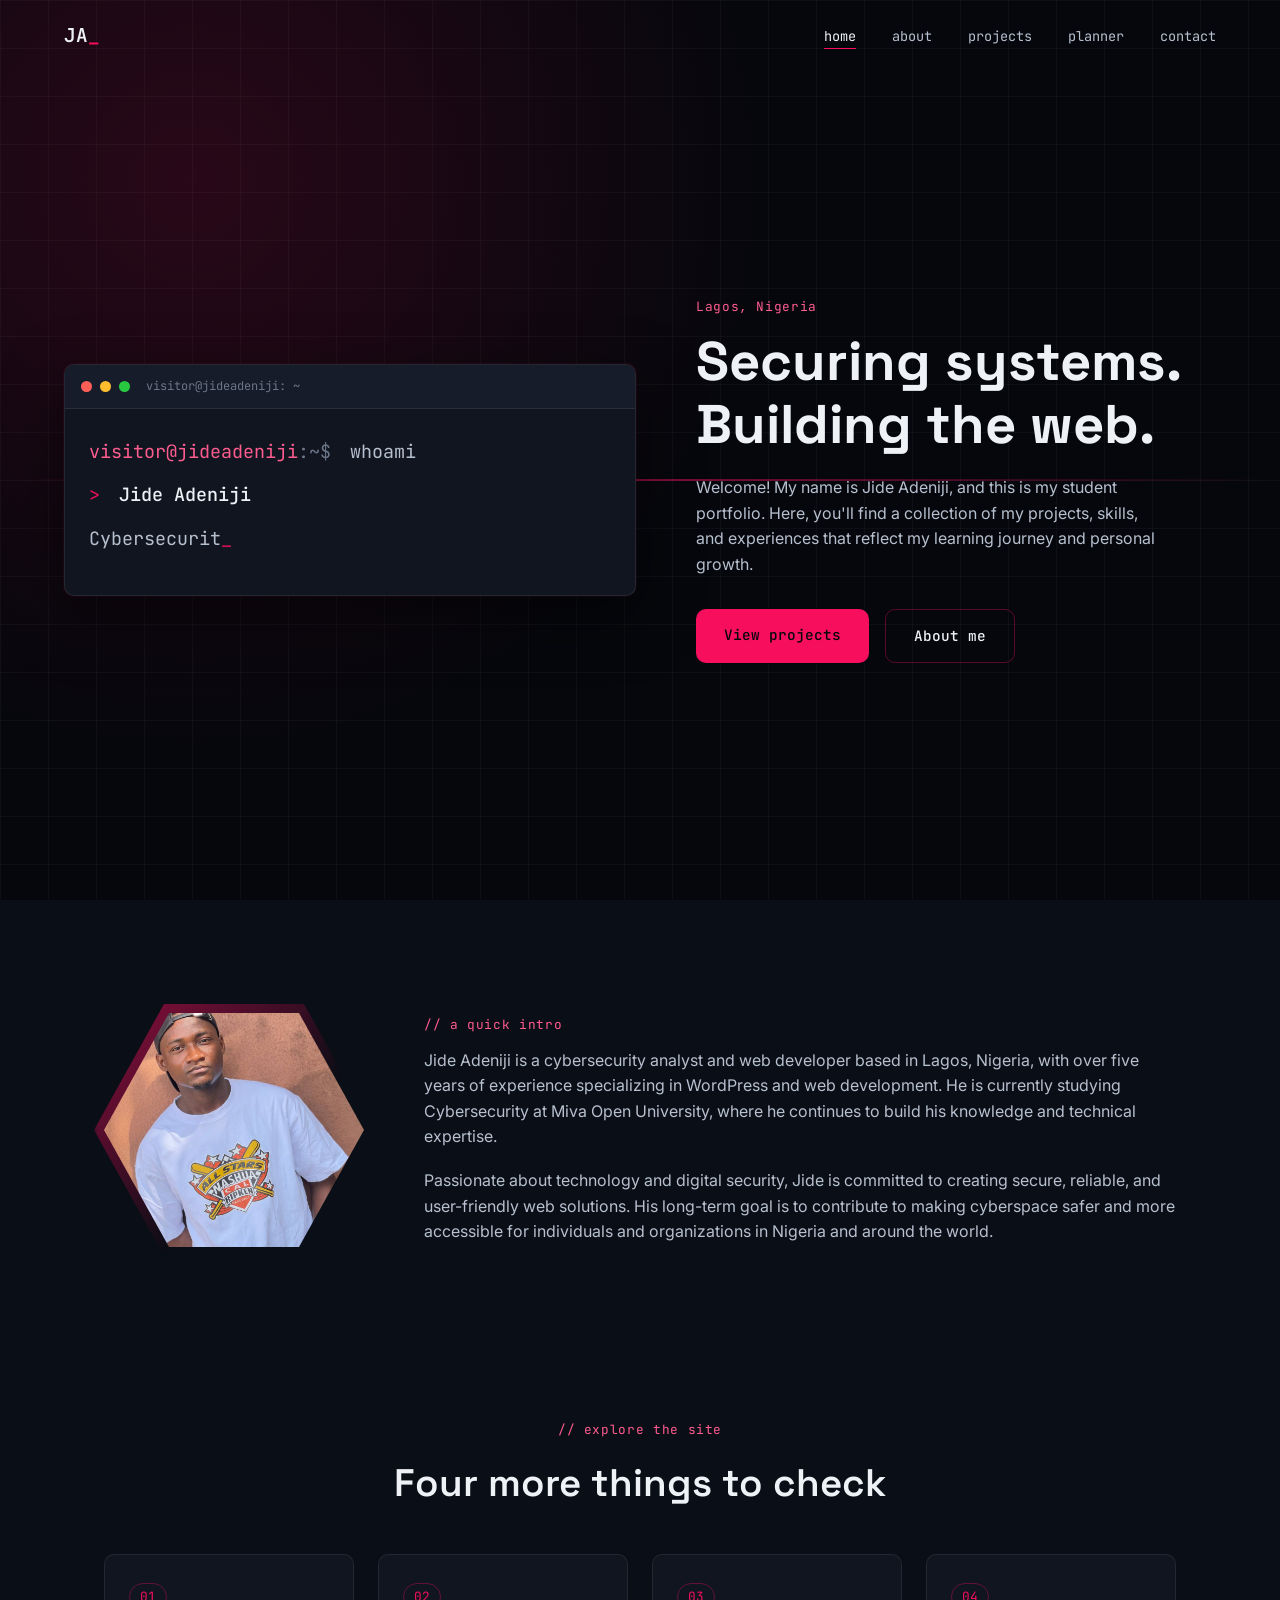
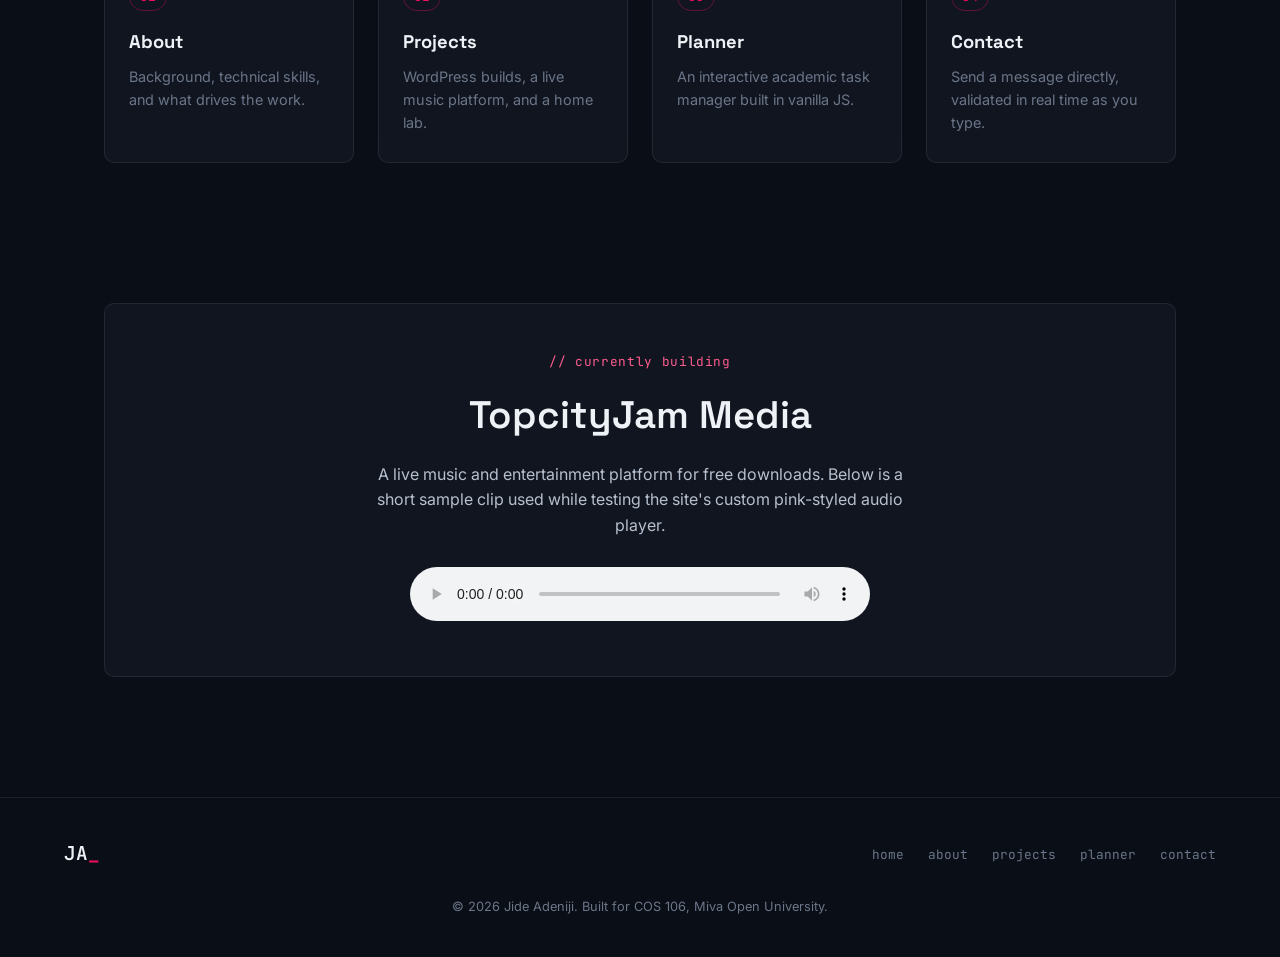
==== index.html @ 05e3b046 "Add about page" ====
<!DOCTYPE html>
<html lang="en">
<head>
  <meta charset="UTF-8">
  <meta name="viewport" content="width=device-width, initial-scale=1.0">
  <title>Jide Adeniji | Portfolio</title>
  <meta name="description" content="Student portfolio of Jide Adeniji, cybersecurity analyst and web developer based in Lagos, Nigeria.">

  <!--
    GOOGLE FONTS: Three typefaces, each with a job.
    Space Grotesk = headings (has a slightly technical, geometric feel that fits a cyber theme)
    JetBrains Mono = terminal text, labels, nav links (reinforces the "code" identity)
    Inter = body paragraphs (clean and easy to read in long form)
  -->
  <link rel="preconnect" href="https://fonts.googleapis.com">
  <link rel="preconnect" href="https://fonts.gstatic.com" crossorigin>
  <link href="https://fonts.googleapis.com/css2?family=Space+Grotesk:wght@500;600;700&family=JetBrains+Mono:wght@400;500;600&family=Inter:wght@400;500;600&display=swap" rel="stylesheet">

  <!-- All styling lives in one external file, per project rules -->
  <link rel="stylesheet" href="css/style.css">
</head>
<body>

  <!--
    SKIP LINK: Lets keyboard and screen reader users jump straight to the
    main content instead of tabbing through every nav link first. It is
    hidden until it receives keyboard focus.
  -->
  <a href="#main-content" class="skip-link">Skip to main content</a>

  <!--
    FIXED NAVIGATION: Sits on top of the page at all times (position: fixed
    in CSS). It starts transparent so the hero shows through it, then main.js
    adds a "scrolled" class once the user scrolls down, which gives it a
    solid dark background. This is the "transparent on load, solid on
    scroll" behaviour required by the design standards.
  -->
  <header>
    <nav class="navbar" id="navbar">
      <a href="index.html" class="nav-logo">JA<span class="cursor-blip">_</span></a>

      <!--
        HAMBURGER BUTTON: Only visible on mobile widths (see CSS media query).
        aria-expanded is toggled by main.js so screen readers know whether
        the menu is currently open.
      -->
      <button class="nav-toggle" id="navToggle" aria-label="Toggle navigation menu" aria-expanded="false">
        <span></span>
        <span></span>
        <span></span>
      </button>

      <ul class="nav-links" id="navLinks">
        <li><a href="index.html" class="active">home</a></li>
        <li><a href="about.html">about</a></li>
        <li><a href="projects.html">projects</a></li>
        <li><a href="planner.html">planner</a></li>
        <li><a href="contact.html">contact</a></li>
      </ul>
    </nav>
  </header>

  <main id="main-content">

    <!--
      HERO SECTION: The "thesis" of the page. Instead of a generic banner,
      this is styled as a terminal window running a "whoami" command.
      The actual name and title are typed out character by character by
      main.js (see the TYPING EFFECT section in that file), which is why
      the text lives in a data attribute rather than as plain text: JS reads
      it from there and builds the animation on load.
    -->
    <section class="hero" id="hero">
      <!--
        SCANLINE OVERLAY: A thin horizontal line that drifts down the hero
        forever via a CSS keyframe animation. Purely decorative, reinforces
        the terminal/monitor feel without needing any JS or image assets.
      -->
      <div class="scanline" aria-hidden="true"></div>

      <div class="hero-inner">

        <div class="terminal-window">
          <!-- Fake window chrome: three dots styled like a terminal titlebar -->
          <div class="terminal-titlebar">
            <span class="dot dot-red"></span>
            <span class="dot dot-yellow"></span>
            <span class="dot dot-green"></span>
            <span class="terminal-title">visitor@jideadeniji: ~</span>
          </div>

          <div class="terminal-body">
            <p class="terminal-line static-line">
              <span class="prompt">visitor@jideadeniji</span><span class="prompt-symbol">:~$</span> whoami
            </p>
            <!--
              TYPING TARGET: main.js finds this element by id and types the
              name into it letter by letter, then moves to the role line
              below. The blinking cursor span is repositioned by JS as it
              types, then left in place at the end.
            -->
            <p class="terminal-line">
              <span class="prompt-symbol output-arrow">&gt;</span>
              <span id="typedName" class="typed-text" data-full-text="Jide Adeniji"></span><span class="cursor-blip" id="cursorOne">_</span>
            </p>
            <p class="terminal-line">
              <span id="typedRole" class="typed-text typed-role" data-full-text="Cybersecurity Analyst // Web Developer"></span><span class="cursor-blip hidden" id="cursorTwo">_</span>
            </p>
          </div>
        </div>

        <div class="hero-copy">
          <p class="eyebrow">Lagos, Nigeria</p>
          <h1 class="hero-heading">Securing systems.<br>Building the web.</h1>
          <p class="hero-lede">
            Welcome! My name is Jide Adeniji, and this is my student portfolio.
            Here, you'll find a collection of my projects, skills, and
            experiences that reflect my learning journey and personal growth.
          </p>
          <div class="hero-actions">
            <a href="projects.html" class="btn btn-primary">View projects</a>
            <a href="about.html" class="btn btn-ghost">About me</a>
          </div>
        </div>

      </div>
    </section>

    <!--
      BIO SECTION: A short, glass-panel introduction with the profile photo.
      This section is deliberately brief, the full story lives on about.html;
      this is a preview so the homepage does not try to do that page's job.
    -->
    <section class="intro reveal-target" id="intro">
      <div class="intro-photo-frame">
        <!--
          HEX-CLIPPED PHOTO: clip-path in CSS cuts the image into a hexagon
          instead of the usual circle or square. It ties visually to the
          "network node" idea common in security/network diagrams.
        -->
        <img src="images/jide-profile.jpg" alt="Photo of Jide Adeniji" class="intro-photo">
        <div class="intro-photo-ring" aria-hidden="true"></div>
      </div>

      <div class="intro-text">
        <p class="eyebrow">// a quick intro</p>
        <p class="intro-paragraph">
          Jide Adeniji is a cybersecurity analyst and web developer based in
          Lagos, Nigeria, with over five years of experience specializing in
          WordPress and web development. He is currently studying
          Cybersecurity at Miva Open University, where he continues to build
          his knowledge and technical expertise.
        </p>
        <p class="intro-paragraph">
          Passionate about technology and digital security, Jide is
          committed to creating secure, reliable, and user-friendly web
          solutions. His long-term goal is to contribute to making
          cyberspace safer and more accessible for individuals and
          organizations in Nigeria and around the world.
        </p>
      </div>
    </section>

    <!--
      SITE MAP CARDS: A grid of glassmorphic cards, one per remaining page.
      Each is styled as a "module" you might see in a security dashboard,
      with a two-digit index and short description. This is the one place
      the design uses numbered markers, and it is justified here because
      the cards really do map one-to-one onto the site's fixed page order.
    -->
    <section class="modules reveal-target" id="modules">
      <p class="eyebrow center">// explore the site</p>
      <h2 class="section-heading center">Four more things to check</h2>

      <div class="module-grid">
        <a href="about.html" class="module-card">
          <span class="module-index">01</span>
          <h3>About</h3>
          <p>Background, technical skills, and what drives the work.</p>
        </a>

        <a href="projects.html" class="module-card">
          <span class="module-index">02</span>
          <h3>Projects</h3>
          <p>WordPress builds, a live music platform, and a home lab.</p>
        </a>

        <a href="planner.html" class="module-card">
          <span class="module-index">03</span>
          <h3>Planner</h3>
          <p>An interactive academic task manager built in vanilla JS.</p>
        </a>

        <a href="contact.html" class="module-card">
          <span class="module-index">04</span>
          <h3>Contact</h3>
          <p>Send a message directly, validated in real time as you type.</p>
        </a>
      </div>
    </section>

    <!--
      MULTIMEDIA SECTION: Satisfies the "multimedia (video or audio)"
      requirement from the brief. Ties naturally to Jide's real project,
      TopcityJam Media, so an audio player fits the content instead of
      feeling bolted on. controls gives the visitor play/pause/volume
      without any custom JS needed for basic playback.
    -->
    <section class="media reveal-target" id="media">
      <div class="media-card">
        <p class="eyebrow">// currently building</p>
        <h2 class="section-heading">TopcityJam Media</h2>
        <p class="media-copy">
          A live music and entertainment platform for free downloads.
          Below is a short sample clip used while testing the site's
          custom pink-styled audio player.
        </p>
        <!--
          NATIVE AUDIO ELEMENT: No file is bundled with this starter, so the
          src is left as a placeholder. Swap it for a real MP3 in /images
          or a new /audio folder once you have a clip to use.
        -->
        <audio controls class="audio-player">
          <source src="images/sample-clip.mp3" type="audio/mpeg">
          Your browser does not support the audio element.
        </audio>
      </div>
    </section>

  </main>

  <!--
    FOOTER: Simple sitemap repeat plus a copyright line. Kept quiet on
    purpose, the hero already made the page's one bold statement.
  -->
  <footer class="site-footer">
    <div class="footer-inner">
      <a href="index.html" class="nav-logo footer-logo">JA<span class="cursor-blip">_</span></a>
      <ul class="footer-links">
        <li><a href="index.html">home</a></li>
        <li><a href="about.html">about</a></li>
        <li><a href="projects.html">projects</a></li>
        <li><a href="planner.html">planner</a></li>
        <li><a href="contact.html">contact</a></li>
      </ul>
      <p class="footer-copy">&copy; 2026 Jide Adeniji. Built for COS 106, Miva Open University.</p>
    </div>
  </footer>

  <!-- JS loaded at the bottom of body so the DOM exists before scripts run -->
  <script src="js/main.js"></script>
</body>
</html>
---- css/style.css ----
/* ==========================================================================
   COS 106 PORTFOLIO STYLESHEET
   Theme: dark, cyber/terminal inspired, single accent colour (#f70f5d)
   This file is shared across every page (index, about, projects, planner,
   contact) so a change here updates the whole site at once.
   ========================================================================== */

/* --------------------------------------------------------------------------
   CSS CUSTOM PROPERTIES (VARIABLES)
   Defining colours and fonts once in :root means every other rule in this
   file references a name (like var(--accent)) instead of a raw hex code.
   If Jide ever wants to change the accent colour, he only edits it here
   and it updates on every page and every element automatically.
   -------------------------------------------------------------------------- */
:root {
  /* Backgrounds, from deepest to lightest, used to build depth without
     ever introducing a second hue. Everything here is a shade of near-black
     navy so the pink accent has no competition. */
  --bg-deep: #05070c;
  --bg-base: #0a0e16;
  --bg-panel: #10151f;
  --bg-panel-light: #161c29;

  /* The one accent colour in the whole design, plus a lighter tint used
     for glows and hover states. Restraint here is deliberate: one accent,
     used consistently, reads as more intentional than several. */
  --accent: #f70f5d;
  --accent-light: #ff5c8f;
  --accent-dim: rgba(247, 15, 93, 0.15);
  --accent-border: rgba(247, 15, 93, 0.35);

  /* Text colours: a bright near-white for headings, a softer grey for body
     copy so long paragraphs are easier on the eyes, and a dim grey for
     captions/labels. */
  --text-bright: #eef1f6;
  --text-body: #b7c0cf;
  --text-dim: #6b7688;

  /* Typography roles, matching the three Google Fonts loaded in the HTML
     head. Keeping the font-family declarations here means every element
     just says var(--font-display) instead of repeating the full stack. */
  --font-display: 'Space Grotesk', 'Segoe UI', sans-serif;
  --font-mono: 'JetBrains Mono', 'Courier New', monospace;
  --font-body: 'Inter', 'Segoe UI', sans-serif;

  /* Shared spacing and shape values so cards, buttons, and sections stay
     visually consistent instead of each using slightly different numbers. */
  --radius: 10px;
  --max-width: 1200px;
  --border-hairline: 1px solid rgba(255, 255, 255, 0.08);
}

/* --------------------------------------------------------------------------
   RESET AND BASE ELEMENTS
   Browsers ship with inconsistent default spacing and sizing. This block
   flattens those differences so the design starts from a predictable
   baseline instead of fighting browser defaults later.
   -------------------------------------------------------------------------- */
* {
  margin: 0;
  padding: 0;
  box-sizing: border-box;
}

html {
  scroll-behavior: smooth;
}

body {
  background-color: var(--bg-base);
  color: var(--text-body);
  font-family: var(--font-body);
  line-height: 1.6;
  overflow-x: hidden;
}

img {
  max-width: 100%;
  display: block;
}

a {
  color: inherit;
  text-decoration: none;
}

ul {
  list-style: none;
}

button {
  font-family: inherit;
  cursor: pointer;
}

/* Respect people who have asked their OS to reduce motion. All the
   keyframe animations below get effectively switched off for them. */
@media (prefers-reduced-motion: reduce) {
  *,
  *::before,
  *::after {
    animation-duration: 0.01ms !important;
    animation-iteration-count: 1 !important;
    transition-duration: 0.01ms !important;
    scroll-behavior: auto !important;
  }
}

/* --------------------------------------------------------------------------
   SKIP LINK
   Hidden off-screen until it receives keyboard focus (tab key), then it
   slides into view. Lets keyboard users bypass the nav and jump straight
   to <main>.
   -------------------------------------------------------------------------- */
.skip-link {
  position: absolute;
  top: -50px;
  left: 12px;
  background: var(--accent);
  color: var(--bg-deep);
  padding: 10px 16px;
  border-radius: var(--radius);
  font-family: var(--font-mono);
  font-weight: 600;
  z-index: 1000;
  transition: top 0.2s ease;
}

.skip-link:focus {
  top: 12px;
}

/* --------------------------------------------------------------------------
   SHARED UTILITY CLASSES
   Small reusable pieces referenced across many sections and pages.
   -------------------------------------------------------------------------- */

/* EYEBROW: small monospace label that sits above a heading, styled like a
   code comment (the "//" is written directly in the HTML content). */
.eyebrow {
  font-family: var(--font-mono);
  font-size: 0.8rem;
  letter-spacing: 0.05em;
  color: var(--accent-light);
  margin-bottom: 12px;
}

.eyebrow.center {
  text-align: center;
}

.section-heading {
  font-family: var(--font-display);
  font-weight: 600;
  /* clamp(min, preferred, max): the heading scales smoothly with viewport
     width instead of jumping between fixed sizes at breakpoints. */
  font-size: clamp(1.6rem, 4vw, 2.4rem);
  color: var(--text-bright);
  margin-bottom: 16px;
}

.section-heading.center {
  text-align: center;
}

/* BLINKING CURSOR: reused for both the logo's trailing underscore and the
   terminal typing effect. The animation is defined further down in the
   KEYFRAMES section. */
.cursor-blip {
  color: var(--accent);
  animation: blink 1s step-end infinite;
}

.cursor-blip.hidden {
  display: none;
}

/* BUTTONS */
.btn {
  display: inline-block;
  font-family: var(--font-mono);
  font-size: 0.9rem;
  font-weight: 500;
  padding: 14px 28px;
  border-radius: var(--radius);
  transition: transform 0.2s ease, box-shadow 0.2s ease, background 0.2s ease;
}

.btn-primary {
  background: var(--accent);
  color: var(--bg-deep);
}

.btn-primary:hover {
  transform: translateY(-2px);
  box-shadow: 0 8px 24px var(--accent-dim);
}

.btn-ghost {
  border: 1px solid var(--accent-border);
  color: var(--text-bright);
}

.btn-ghost:hover {
  background: var(--accent-dim);
  transform: translateY(-2px);
}

/* --------------------------------------------------------------------------
   SCROLL REVEAL ANIMATION
   Elements with the .reveal-target class start invisible and shifted down
   slightly. main.js uses the Intersection Observer API to add .revealed
   once the element scrolls into view, which triggers this transition.
   Doing the animation in CSS (rather than JS) keeps it smooth and lets the
   reduced-motion query above switch it off automatically.
   -------------------------------------------------------------------------- */
.reveal-target {
  opacity: 0;
  transform: translateY(40px);
  transition: opacity 0.8s ease, transform 0.8s ease;
}

.reveal-target.revealed {
  opacity: 1;
  transform: translateY(0);
}

/* ==========================================================================
   NAVIGATION
   Fixed to the top of the viewport at all times. Starts transparent so the
   hero's dark background and scanline show through it; main.js adds the
   .scrolled class once the page scrolls past 40px, which this rule below
   uses to fade in a solid background and hairline border.
   ========================================================================== */
.navbar {
  position: fixed;
  top: 0;
  left: 0;
  right: 0;
  z-index: 500;
  display: flex;
  align-items: center;
  justify-content: space-between;
  padding: 20px 5vw;
  background: transparent;
  border-bottom: 1px solid transparent;
  transition: background 0.3s ease, border-color 0.3s ease;
}

.navbar.scrolled {
  background: rgba(5, 7, 12, 0.85);
  backdrop-filter: blur(10px);
  border-bottom: 1px solid rgba(255, 255, 255, 0.08);
}

.nav-logo {
  font-family: var(--font-mono);
  font-size: 1.2rem;
  font-weight: 600;
  color: var(--text-bright);
}

/* FLEXBOX ROW: nav-links is a flex row so the page links sit side by side.
   gap replaces the old trick of adding margin to every list item. */
.nav-links {
  display: flex;
  gap: 36px;
}

.nav-links a {
  font-family: var(--font-mono);
  font-size: 0.85rem;
  color: var(--text-body);
  position: relative;
  padding-bottom: 4px;
  transition: color 0.2s ease;
}

/* Underline that grows from the left on hover, built with a pseudo-element
   so no extra HTML is needed just for a decorative line. */
.nav-links a::after {
  content: '';
  position: absolute;
  bottom: 0;
  left: 0;
  width: 0;
  height: 1px;
  background: var(--accent);
  transition: width 0.25s ease;
}

.nav-links a:hover,
.nav-links a.active {
  color: var(--text-bright);
}

.nav-links a:hover::after,
.nav-links a.active::after {
  width: 100%;
}

/* HAMBURGER TOGGLE: hidden on desktop, shown only inside the mobile media
   query further down. Three <span> elements become the three bars. */
.nav-toggle {
  display: none;
  flex-direction: column;
  gap: 5px;
  background: none;
  border: none;
}

.nav-toggle span {
  width: 24px;
  height: 2px;
  background: var(--text-bright);
  transition: transform 0.25s ease, opacity 0.25s ease;
}

/* When JS adds .open to the toggle button, animate the three bars into an
   X shape rather than showing a separate close icon. */
.nav-toggle.open span:nth-child(1) {
  transform: translateY(7px) rotate(45deg);
}

.nav-toggle.open span:nth-child(2) {
  opacity: 0;
}

.nav-toggle.open span:nth-child(3) {
  transform: translateY(-7px) rotate(-45deg);
}

/* ==========================================================================
   HERO SECTION
   ========================================================================== */
.hero {
  position: relative;
  min-height: 100vh;
  display: flex;
  align-items: center;
  padding: 140px 5vw 80px;
  background:
    radial-gradient(circle at 15% 20%, var(--accent-dim), transparent 45%),
    var(--bg-deep);
  overflow: hidden;
}

/* Faint grid lines in the background, built entirely with CSS gradients so
   no image asset is required. Purely atmospheric. */
.hero::before {
  content: '';
  position: absolute;
  inset: 0;
  background-image:
    linear-gradient(rgba(255, 255, 255, 0.03) 1px, transparent 1px),
    linear-gradient(90deg, rgba(255, 255, 255, 0.03) 1px, transparent 1px);
  background-size: 48px 48px;
  pointer-events: none;
}

/* SCANLINE: a thin bright line that drifts from the top of the hero to the
   bottom on a loop, then jumps back and repeats. See the scan keyframe. */
.scanline {
  position: absolute;
  left: 0;
  right: 0;
  height: 2px;
  background: linear-gradient(90deg, transparent, var(--accent), transparent);
  opacity: 0.5;
  animation: scan 6s linear infinite;
  pointer-events: none;
}

.hero-inner {
  position: relative;
  z-index: 1;
  max-width: var(--max-width);
  margin: 0 auto;
  width: 100%;
  /* GRID: two columns on wide screens, terminal on the left and copy on the
     right. Collapses to one column in the tablet media query below. */
  display: grid;
  grid-template-columns: 1.1fr 1fr;
  gap: 60px;
  align-items: center;
}

/* TERMINAL WINDOW: styled to resemble a code editor or terminal app, which
   is the signature visual element of this design and ties directly to
   Jide's cybersecurity focus. */
.terminal-window {
  background: var(--bg-panel);
  border: var(--border-hairline);
  border-radius: var(--radius);
  box-shadow: 0 20px 60px rgba(0, 0, 0, 0.5), 0 0 0 1px rgba(247, 15, 93, 0.08);
  overflow: hidden;
}

.terminal-titlebar {
  display: flex;
  align-items: center;
  gap: 8px;
  padding: 12px 16px;
  background: var(--bg-panel-light);
  border-bottom: var(--border-hairline);
}

.dot {
  width: 11px;
  height: 11px;
  border-radius: 50%;
}

.dot-red { background: #ff5f57; }
.dot-yellow { background: #febc2e; }
.dot-green { background: #28c840; }

.terminal-title {
  margin-left: 8px;
  font-family: var(--font-mono);
  font-size: 0.75rem;
  color: var(--text-dim);
}

.terminal-body {
  padding: 28px 24px;
  font-family: var(--font-mono);
  min-height: 180px;
}

.terminal-line {
  margin-bottom: 14px;
  font-size: clamp(0.95rem, 1.6vw, 1.15rem);
}

.static-line {
  color: var(--text-body);
}

.prompt {
  color: var(--accent-light);
}

.prompt-symbol {
  color: var(--text-dim);
  margin-right: 8px;
}

.output-arrow {
  color: var(--accent);
}

.typed-text {
  color: var(--text-bright);
  font-weight: 500;
}

.typed-role {
  color: var(--text-body);
  font-weight: 400;
}

.hero-copy .eyebrow {
  font-family: var(--font-mono);
}

.hero-heading {
  font-family: var(--font-display);
  font-weight: 700;
  font-size: clamp(2rem, 5vw, 3.4rem);
  line-height: 1.15;
  color: var(--text-bright);
  margin-bottom: 20px;
}

.hero-lede {
  max-width: 46ch;
  margin-bottom: 32px;
  color: var(--text-body);
}

.hero-actions {
  display: flex;
  gap: 16px;
  flex-wrap: wrap;
}

/* ==========================================================================
   INTRO / BIO SECTION
   ========================================================================== */
.intro {
  max-width: var(--max-width);
  margin: 0 auto;
  padding: 100px 5vw;
  display: grid;
  grid-template-columns: 260px 1fr;
  gap: 60px;
  align-items: center;
}

.intro-photo-frame {
  position: relative;
  width: 100%;
  max-width: 260px;
  justify-self: center;
}

/* HEXAGON CLIP: cuts the square photo into a six-sided shape. The polygon
   points were chosen to make a regular hexagon standing on a flat edge. */
.intro-photo {
  width: 100%;
  aspect-ratio: 1 / 1;
  object-fit: cover;
  clip-path: polygon(25% 5%, 75% 5%, 100% 50%, 75% 95%, 25% 95%, 0% 50%);
}

/* Glowing ring sits slightly larger than the photo and behind it, drawn
   with a border and blurred box-shadow rather than an image. */
.intro-photo-ring {
  position: absolute;
  inset: -10px;
  clip-path: polygon(25% 5%, 75% 5%, 100% 50%, 75% 95%, 25% 95%, 0% 50%);
  background: linear-gradient(135deg, var(--accent), transparent 60%);
  z-index: -1;
  opacity: 0.6;
  filter: blur(2px);
}

.intro-paragraph {
  margin-bottom: 18px;
  color: var(--text-body);
}

.intro-paragraph:last-child {
  margin-bottom: 0;
}

/* ==========================================================================
   MODULE CARDS (site map grid)
   ========================================================================== */
.modules {
  max-width: var(--max-width);
  margin: 0 auto;
  padding: 60px 5vw 100px;
}

/* GRID: auto-fit lets the browser decide how many columns fit, so the grid
   naturally goes from 4 columns down to 1 as the viewport narrows, with no
   media query needed for this particular element. */
.module-grid {
  display: grid;
  grid-template-columns: repeat(auto-fit, minmax(220px, 1fr));
  gap: 24px;
  margin-top: 40px;
}

/* GLASSMORPHIC CARD: semi-transparent background plus backdrop-filter blur
   creates the frosted-glass look. The border uses the accent colour at low
   opacity so it reads as a subtle glow rather than a hard line. */
.module-card {
  background: rgba(22, 28, 41, 0.6);
  backdrop-filter: blur(12px);
  border: 1px solid rgba(255, 255, 255, 0.08);
  border-radius: var(--radius);
  padding: 28px 24px;
  transition: transform 0.25s ease, border-color 0.25s ease, box-shadow 0.25s ease;
}

.module-card:hover {
  transform: translateY(-6px);
  border-color: var(--accent-border);
  box-shadow: 0 16px 40px rgba(247, 15, 93, 0.12);
}

.module-index {
  display: inline-block;
  font-family: var(--font-mono);
  font-size: 0.8rem;
  color: var(--accent);
  border: 1px solid var(--accent-border);
  border-radius: 20px;
  padding: 3px 10px;
  margin-bottom: 16px;
}

.module-card h3 {
  font-family: var(--font-display);
  font-size: 1.15rem;
  color: var(--text-bright);
  margin-bottom: 8px;
}

.module-card p {
  font-size: 0.9rem;
  color: var(--text-dim);
}

/* ==========================================================================
   MEDIA SECTION (audio player)
   ========================================================================== */
.media {
  max-width: var(--max-width);
  margin: 0 auto;
  padding: 40px 5vw 120px;
}

.media-card {
  background: var(--bg-panel);
  border: var(--border-hairline);
  border-radius: var(--radius);
  padding: 48px 5vw;
  text-align: center;
}

.media-copy {
  max-width: 56ch;
  margin: 0 auto 28px;
  color: var(--text-body);
}

/* Recolour the native audio player controls toward the accent colour where
   the browser allows it. Support varies, this is a progressive enhancement
   rather than something every browser needs to render correctly. */
.audio-player {
  width: 100%;
  max-width: 460px;
  accent-color: var(--accent);
}

/* ==========================================================================
   FOOTER
   ========================================================================== */
.site-footer {
  border-top: var(--border-hairline);
  padding: 40px 5vw;
}

.footer-inner {
  max-width: var(--max-width);
  margin: 0 auto;
  display: flex;
  flex-wrap: wrap;
  align-items: center;
  justify-content: space-between;
  gap: 20px;
}

.footer-links {
  display: flex;
  gap: 24px;
}

.footer-links a {
  font-family: var(--font-mono);
  font-size: 0.8rem;
  color: var(--text-dim);
  transition: color 0.2s ease;
}

.footer-links a:hover {
  color: var(--accent-light);
}

.footer-copy {
  font-size: 0.8rem;
  color: var(--text-dim);
  width: 100%;
  text-align: center;
  margin-top: 8px;
}

/* ==========================================================================
   KEYFRAME ANIMATIONS
   ========================================================================== */

/* BLINK: used by the terminal cursor and the logo's underscore. Cuts
   opacity to 0 for the second half of each cycle, step-end on the
   animation itself (set in .cursor-blip) makes it snap rather than fade. */
@keyframes blink {
  0%, 50% { opacity: 1; }
  51%, 100% { opacity: 0; }
}

/* SCAN: moves the scanline element from the top of the hero to the bottom,
   then the animation loops back to the start instantly. */
@keyframes scan {
  0% { top: 0%; opacity: 0; }
  10% { opacity: 0.5; }
  90% { opacity: 0.5; }
  100% { top: 100%; opacity: 0; }
}

/* ==========================================================================
   VISUALLY HIDDEN UTILITY
   Keeps content available to screen readers (like the table caption below)
   without showing it on screen. Different from display:none, which hides
   it from screen readers too.
   ========================================================================== */
.visually-hidden {
  position: absolute;
  width: 1px;
  height: 1px;
  overflow: hidden;
  clip: rect(0, 0, 0, 0);
  white-space: nowrap;
}

/* ==========================================================================
   PAGE HEADER (used by about.html, projects.html, planner.html, contact.html)
   A shorter version of the homepage hero. Keeps the grid background and
   scanline for continuity but stays quiet, since the homepage already
   made the page's one bold visual statement.
   ========================================================================== */
.page-header {
  position: relative;
  padding: 160px 5vw 80px;
  background:
    radial-gradient(circle at 85% 10%, var(--accent-dim), transparent 45%),
    var(--bg-deep);
  overflow: hidden;
}

.page-header::before {
  content: '';
  position: absolute;
  inset: 0;
  background-image:
    linear-gradient(rgba(255, 255, 255, 0.03) 1px, transparent 1px),
    linear-gradient(90deg, rgba(255, 255, 255, 0.03) 1px, transparent 1px);
  background-size: 48px 48px;
  pointer-events: none;
}

.page-header-inner {
  position: relative;
  z-index: 1;
  max-width: var(--max-width);
  margin: 0 auto;
}

.page-heading {
  font-family: var(--font-display);
  font-weight: 700;
  font-size: clamp(2rem, 5vw, 3rem);
  color: var(--text-bright);
  margin-bottom: 12px;
}

.page-lede {
  color: var(--text-body);
  max-width: 50ch;
}

/* ==========================================================================
   ABOUT PAGE SECTIONS
   ========================================================================== */
.about-section {
  max-width: var(--max-width);
  margin: 0 auto;
  padding: 80px 5vw;
}

.about-section-inner {
  display: grid;
  grid-template-columns: 1.1fr 0.9fr;
  gap: 60px;
  align-items: center;
}

.about-paragraph {
  color: var(--text-body);
}

/* FACT TABLE: label/value pairs styled like a terminal output rather than
   a default HTML table, keeping it consistent with the site's theme while
   still using a real <table> element underneath. */
.fact-table {
  width: 100%;
  border-collapse: collapse;
  font-family: var(--font-mono);
  font-size: 0.9rem;
  background: var(--bg-panel);
  border: var(--border-hairline);
  border-radius: var(--radius);
  overflow: hidden;
}

.fact-table tr:not(:last-child) th,
.fact-table tr:not(:last-child) td {
  border-bottom: var(--border-hairline);
}

.fact-table th,
.fact-table td {
  text-align: left;
  padding: 16px 20px;
  font-weight: 400;
}

.fact-table th {
  color: var(--accent-light);
  width: 45%;
}

.fact-table td {
  color: var(--text-body);
}

/* ---- SKILLS ---- */
.skills-grid {
  display: flex;
  flex-direction: column;
  gap: 22px;
  max-width: 640px;
  margin-top: 36px;
}

.skill-label {
  display: flex;
  justify-content: space-between;
  font-family: var(--font-mono);
  font-size: 0.85rem;
  color: var(--text-bright);
  margin-bottom: 8px;
}

.skill-percent {
  color: var(--accent-light);
}

.skill-track {
  width: 100%;
  height: 8px;
  border-radius: 4px;
  background: var(--bg-panel-light);
  border: var(--border-hairline);
  overflow: hidden;
}

/* The bar starts at width 0 and only grows to its real value (--level,
   set inline per skill) once the parent .reveal-target section picks up
   the .revealed class from the Intersection Observer in main.js. This
   makes the bars "fill in" as the visitor scrolls to them rather than
   appearing already full. */
.skill-fill {
  height: 100%;
  width: 0;
  border-radius: 4px;
  background: linear-gradient(90deg, var(--accent), var(--accent-light));
  transition: width 1.1s ease;
}

.reveal-target.revealed .skill-fill {
  width: var(--level);
}

.skills-note {
  margin-top: 28px;
  max-width: 640px;
  font-size: 0.85rem;
  color: var(--text-dim);
}

/* ---- ASPIRATIONS PULL QUOTE ---- */
.aspirations {
  max-width: var(--max-width);
  margin: 0 auto;
  padding: 0 5vw 80px;
}

.aspirations-card {
  position: relative;
  background: var(--bg-panel);
  border-left: 3px solid var(--accent);
  border-radius: var(--radius);
  padding: 40px 5vw;
}

.quote-mark {
  display: block;
  font-family: var(--font-mono);
  font-size: 1.4rem;
  color: var(--accent);
  margin-bottom: 12px;
}

.aspirations-text {
  font-family: var(--font-display);
  font-size: clamp(1.1rem, 2.4vw, 1.5rem);
  line-height: 1.5;
  color: var(--text-bright);
  max-width: 70ch;
}

/* ---- HOBBIES ---- */
.hobby-grid {
  display: grid;
  grid-template-columns: repeat(auto-fit, minmax(220px, 1fr));
  gap: 24px;
  margin-top: 36px;
}

.hobby-card {
  background: rgba(22, 28, 41, 0.6);
  backdrop-filter: blur(12px);
  border: 1px solid rgba(255, 255, 255, 0.08);
  border-radius: var(--radius);
  padding: 26px 22px;
  transition: transform 0.25s ease, border-color 0.25s ease;
}

.hobby-card:hover {
  transform: translateY(-6px);
  border-color: var(--accent-border);
}

.hobby-card h3 {
  font-family: var(--font-display);
  font-size: 1.05rem;
  color: var(--text-bright);
  margin-bottom: 8px;
}

.hobby-card p {
  font-size: 0.9rem;
  color: var(--text-dim);
}

/* ==========================================================================
   RESPONSIVE BREAKPOINTS
   Tablet first (max-width 1024px), then mobile (max-width 768px), matching
   the two breakpoints required by the design standards.
   ========================================================================== */

/* ---- TABLET: max-width 1024px ---- */
@media (max-width: 1024px) {
  .hero-inner {
    grid-template-columns: 1fr;
  }

  .terminal-window {
    order: 2;
  }

  .hero-copy {
    order: 1;
  }

  .intro {
    grid-template-columns: 200px 1fr;
    gap: 40px;
  }

  .about-section-inner {
    grid-template-columns: 1fr;
    gap: 32px;
  }
}

/* ---- MOBILE: max-width 768px ---- */
@media (max-width: 768px) {
  .navbar {
    padding: 16px 6vw;
  }

  /* Mobile nav becomes a full-width dropdown panel below the navbar.
     JS toggles the .open class shown here to slide it into view. */
  .nav-links {
    position: absolute;
    top: 100%;
    left: 0;
    right: 0;
    flex-direction: column;
    background: rgba(5, 7, 12, 0.97);
    backdrop-filter: blur(10px);
    padding: 24px 6vw;
    gap: 20px;
    border-bottom: var(--border-hairline);
    transform: translateY(-12px);
    opacity: 0;
    pointer-events: none;
    transition: transform 0.25s ease, opacity 0.25s ease;
  }

  .nav-links.open {
    transform: translateY(0);
    opacity: 1;
    pointer-events: auto;
  }

  .nav-toggle {
    display: flex;
  }

  .hero {
    padding-top: 120px;
  }

  .page-header {
    padding-top: 120px;
  }

  .about-section {
    padding: 60px 6vw;
  }

  .intro {
    grid-template-columns: 1fr;
    text-align: center;
    padding: 70px 6vw;
  }

  .intro-photo-frame {
    max-width: 200px;
  }

  .modules {
    padding: 40px 6vw 70px;
  }

  .module-grid {
    grid-template-columns: 1fr;
  }

  .hero-actions {
    justify-content: center;
  }

  .footer-inner {
    justify-content: center;
    text-align: center;
  }
}
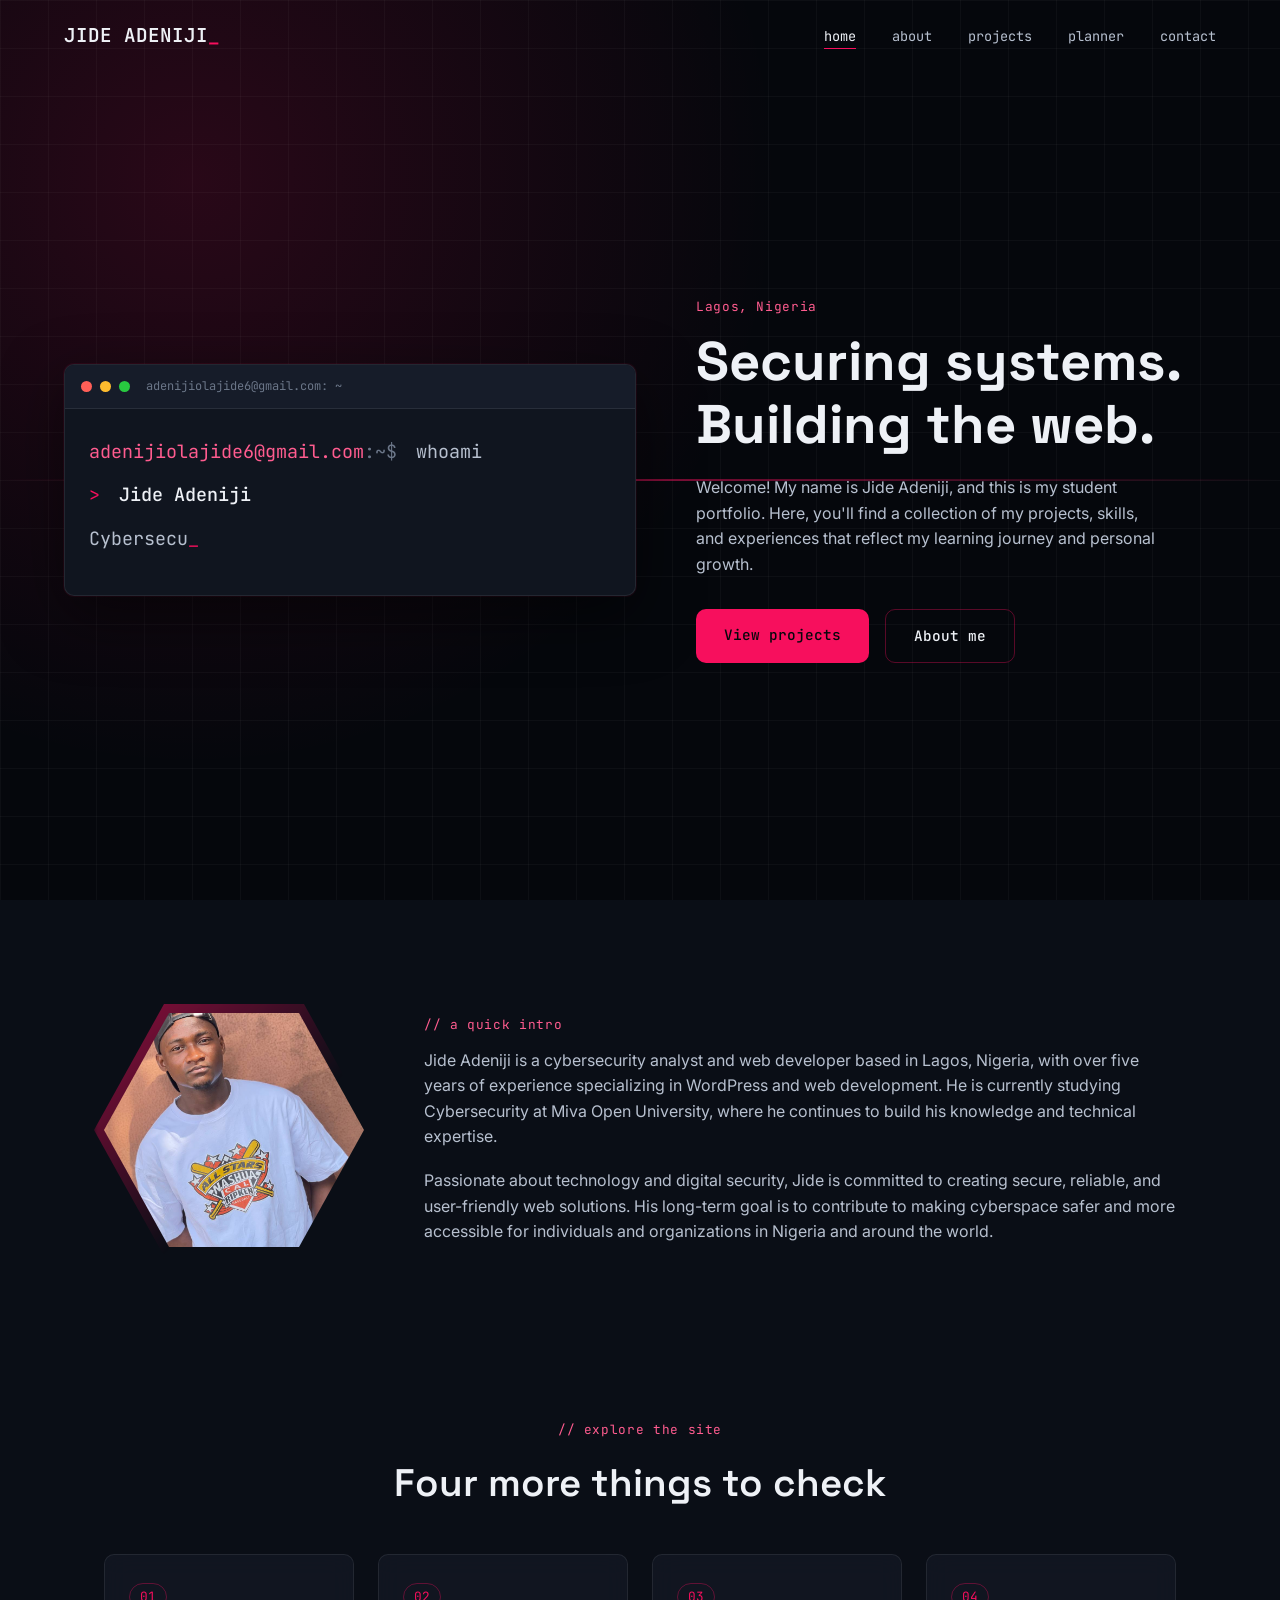
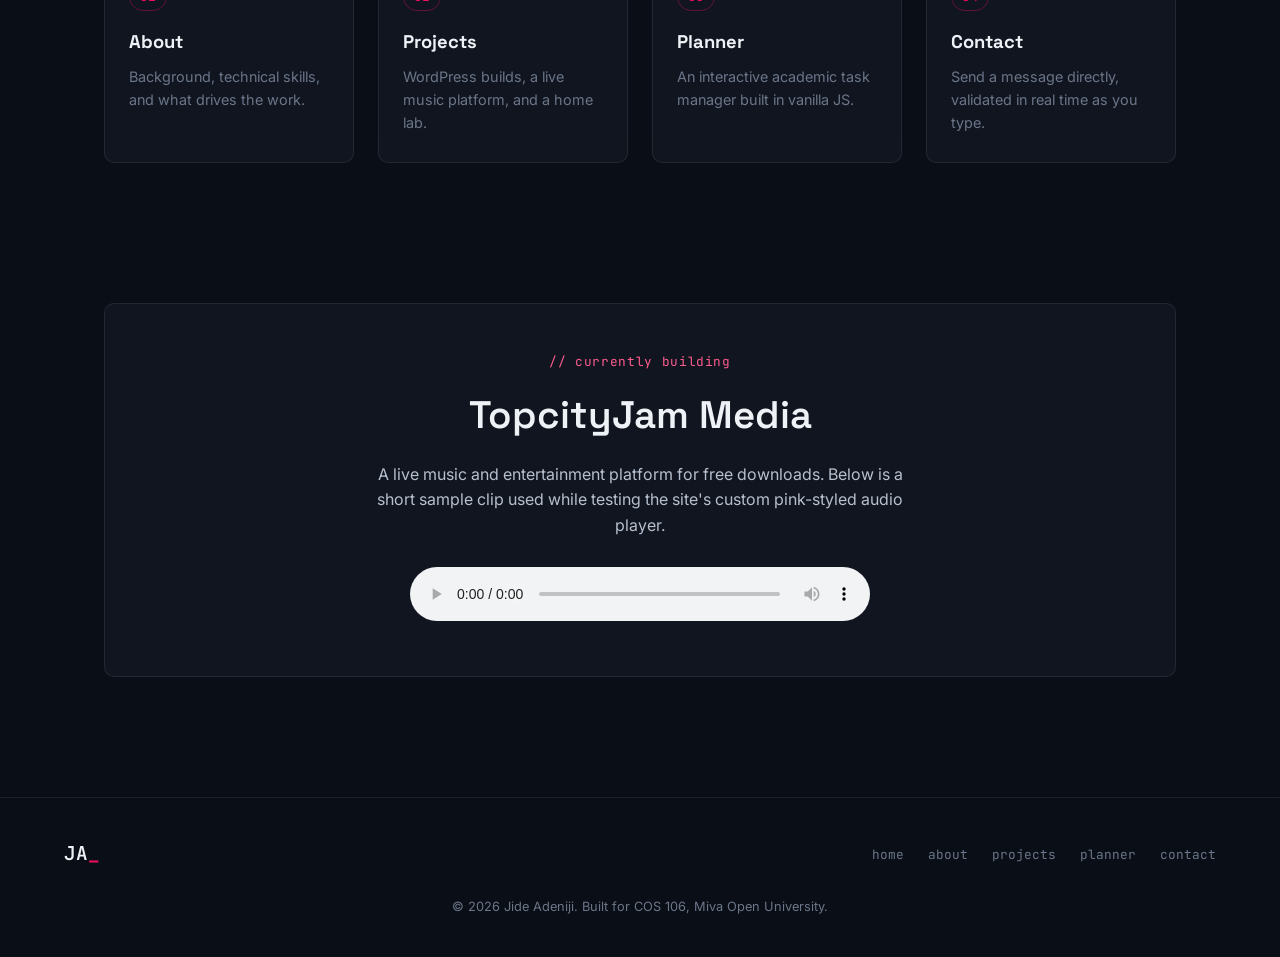
==== commit 8a329525: "Clean up index.html by removing comments Removed unnecessary comments to clean up the HTML file." ====
--- a/index.html
+++ b/index.html
@@ -5,45 +5,20 @@
   <meta name="viewport" content="width=device-width, initial-scale=1.0">
   <title>Jide Adeniji | Portfolio</title>
   <meta name="description" content="Student portfolio of Jide Adeniji, cybersecurity analyst and web developer based in Lagos, Nigeria.">
-
-  <!--
-    GOOGLE FONTS: Three typefaces, each with a job.
-    Space Grotesk = headings (has a slightly technical, geometric feel that fits a cyber theme)
-    JetBrains Mono = terminal text, labels, nav links (reinforces the "code" identity)
-    Inter = body paragraphs (clean and easy to read in long form)
-  -->
   <link rel="preconnect" href="https://fonts.googleapis.com">
   <link rel="preconnect" href="https://fonts.gstatic.com" crossorigin>
   <link href="https://fonts.googleapis.com/css2?family=Space+Grotesk:wght@500;600;700&family=JetBrains+Mono:wght@400;500;600&family=Inter:wght@400;500;600&display=swap" rel="stylesheet">
 
-  <!-- All styling lives in one external file, per project rules -->
   <link rel="stylesheet" href="css/style.css">
 </head>
 <body>
 
-  <!--
-    SKIP LINK: Lets keyboard and screen reader users jump straight to the
-    main content instead of tabbing through every nav link first. It is
-    hidden until it receives keyboard focus.
-  -->
   <a href="#main-content" class="skip-link">Skip to main content</a>
 
-  <!--
-    FIXED NAVIGATION: Sits on top of the page at all times (position: fixed
-    in CSS). It starts transparent so the hero shows through it, then main.js
-    adds a "scrolled" class once the user scrolls down, which gives it a
-    solid dark background. This is the "transparent on load, solid on
-    scroll" behaviour required by the design standards.
-  -->
   <header>
     <nav class="navbar" id="navbar">
-      <a href="index.html" class="nav-logo">JA<span class="cursor-blip">_</span></a>
+      <a href="index.html" class="nav-logo">JIDE ADENIJI<span class="cursor-blip">_</span></a>
 
-      <!--
-        HAMBURGER BUTTON: Only visible on mobile widths (see CSS media query).
-        aria-expanded is toggled by main.js so screen readers know whether
-        the menu is currently open.
-      -->
       <button class="nav-toggle" id="navToggle" aria-label="Toggle navigation menu" aria-expanded="false">
         <span></span>
         <span></span>
@@ -62,43 +37,25 @@
 
   <main id="main-content">
 
-    <!--
-      HERO SECTION: The "thesis" of the page. Instead of a generic banner,
-      this is styled as a terminal window running a "whoami" command.
-      The actual name and title are typed out character by character by
-      main.js (see the TYPING EFFECT section in that file), which is why
-      the text lives in a data attribute rather than as plain text: JS reads
-      it from there and builds the animation on load.
-    -->
     <section class="hero" id="hero">
-      <!--
-        SCANLINE OVERLAY: A thin horizontal line that drifts down the hero
-        forever via a CSS keyframe animation. Purely decorative, reinforces
-        the terminal/monitor feel without needing any JS or image assets.
-      -->
+    
       <div class="scanline" aria-hidden="true"></div>
 
       <div class="hero-inner">
 
         <div class="terminal-window">
-          <!-- Fake window chrome: three dots styled like a terminal titlebar -->
           <div class="terminal-titlebar">
             <span class="dot dot-red"></span>
             <span class="dot dot-yellow"></span>
             <span class="dot dot-green"></span>
-            <span class="terminal-title">visitor@jideadeniji: ~</span>
+            <span class="terminal-title">adenijiolajide6@gmail.com: ~</span>
           </div>
 
           <div class="terminal-body">
             <p class="terminal-line static-line">
-              <span class="prompt">visitor@jideadeniji</span><span class="prompt-symbol">:~$</span> whoami
+              <span class="prompt">adenijiolajide6@gmail.com</span><span class="prompt-symbol">:~$</span> whoami
             </p>
-            <!--
-              TYPING TARGET: main.js finds this element by id and types the
-              name into it letter by letter, then moves to the role line
-              below. The blinking cursor span is repositioned by JS as it
-              types, then left in place at the end.
-            -->
+           
             <p class="terminal-line">
               <span class="prompt-symbol output-arrow">&gt;</span>
               <span id="typedName" class="typed-text" data-full-text="Jide Adeniji"></span><span class="cursor-blip" id="cursorOne">_</span>
@@ -126,18 +83,9 @@
       </div>
     </section>
 
-    <!--
-      BIO SECTION: A short, glass-panel introduction with the profile photo.
-      This section is deliberately brief, the full story lives on about.html;
-      this is a preview so the homepage does not try to do that page's job.
-    -->
     <section class="intro reveal-target" id="intro">
       <div class="intro-photo-frame">
-        <!--
-          HEX-CLIPPED PHOTO: clip-path in CSS cuts the image into a hexagon
-          instead of the usual circle or square. It ties visually to the
-          "network node" idea common in security/network diagrams.
-        -->
+  
         <img src="images/jide-profile.jpg" alt="Photo of Jide Adeniji" class="intro-photo">
         <div class="intro-photo-ring" aria-hidden="true"></div>
       </div>
@@ -161,13 +109,6 @@
       </div>
     </section>
 
-    <!--
-      SITE MAP CARDS: A grid of glassmorphic cards, one per remaining page.
-      Each is styled as a "module" you might see in a security dashboard,
-      with a two-digit index and short description. This is the one place
-      the design uses numbered markers, and it is justified here because
-      the cards really do map one-to-one onto the site's fixed page order.
-    -->
     <section class="modules reveal-target" id="modules">
       <p class="eyebrow center">// explore the site</p>
       <h2 class="section-heading center">Four more things to check</h2>
@@ -199,13 +140,6 @@
       </div>
     </section>
 
-    <!--
-      MULTIMEDIA SECTION: Satisfies the "multimedia (video or audio)"
-      requirement from the brief. Ties naturally to Jide's real project,
-      TopcityJam Media, so an audio player fits the content instead of
-      feeling bolted on. controls gives the visitor play/pause/volume
-      without any custom JS needed for basic playback.
-    -->
     <section class="media reveal-target" id="media">
       <div class="media-card">
         <p class="eyebrow">// currently building</p>
@@ -215,11 +149,7 @@
           Below is a short sample clip used while testing the site's
           custom pink-styled audio player.
         </p>
-        <!--
-          NATIVE AUDIO ELEMENT: No file is bundled with this starter, so the
-          src is left as a placeholder. Swap it for a real MP3 in /images
-          or a new /audio folder once you have a clip to use.
-        -->
+    
         <audio controls class="audio-player">
           <source src="images/sample-clip.mp3" type="audio/mpeg">
           Your browser does not support the audio element.
@@ -229,10 +159,6 @@
 
   </main>
 
-  <!--
-    FOOTER: Simple sitemap repeat plus a copyright line. Kept quiet on
-    purpose, the hero already made the page's one bold statement.
-  -->
   <footer class="site-footer">
     <div class="footer-inner">
       <a href="index.html" class="nav-logo footer-logo">JA<span class="cursor-blip">_</span></a>
@@ -246,8 +172,6 @@
       <p class="footer-copy">&copy; 2026 Jide Adeniji. Built for COS 106, Miva Open University.</p>
     </div>
   </footer>
-
-  <!-- JS loaded at the bottom of body so the DOM exists before scripts run -->
   <script src="js/main.js"></script>
 </body>
 </html>
--- a/css/style.css
+++ b/css/style.css
@@ -927,6 +927,497 @@
 }
 
 /* ==========================================================================
+   PROJECTS PAGE
+   ========================================================================== */
+.projects-list {
+  max-width: var(--max-width);
+  margin: 0 auto;
+  padding: 40px 5vw 120px;
+  display: flex;
+  flex-direction: column;
+  gap: 90px;
+}
+
+/* PROJECT ROW: a two-column flex layout, image on one side and text on the
+   other. .reverse flips the visual order so consecutive projects alternate
+   sides as the visitor scrolls, giving the list some rhythm instead of
+   every row looking identical. */
+.project-row {
+  display: flex;
+  align-items: center;
+  gap: 50px;
+}
+
+.project-row.reverse {
+  flex-direction: row-reverse;
+}
+
+.project-media {
+  flex: 1 1 45%;
+  border-radius: var(--radius);
+  overflow: hidden;
+  border: var(--border-hairline);
+  box-shadow: 0 20px 50px rgba(0, 0, 0, 0.4);
+}
+
+.project-media img {
+  width: 100%;
+  height: 100%;
+  object-fit: cover;
+}
+
+.project-details {
+  flex: 1 1 55%;
+}
+
+.project-title {
+  font-family: var(--font-display);
+  font-weight: 600;
+  font-size: clamp(1.3rem, 3vw, 1.7rem);
+  color: var(--text-bright);
+  margin-bottom: 14px;
+}
+
+.project-description {
+  color: var(--text-body);
+  margin-bottom: 20px;
+  max-width: 52ch;
+}
+
+/* TAG LIST: a real <ul>, satisfying the brief's list requirement, styled
+   as small terminal-like tags rather than default bullet points. */
+.tag-list {
+  display: flex;
+  flex-wrap: wrap;
+  gap: 10px;
+  margin-bottom: 24px;
+}
+
+.tag-list li {
+  font-family: var(--font-mono);
+  font-size: 0.78rem;
+  color: var(--accent-light);
+  border: 1px solid var(--accent-border);
+  border-radius: 20px;
+  padding: 5px 14px;
+}
+
+.project-link {
+  display: inline-block;
+  font-family: var(--font-mono);
+  font-size: 0.9rem;
+  color: var(--text-bright);
+  border-bottom: 1px solid var(--accent);
+  padding-bottom: 2px;
+  transition: color 0.2s ease, border-color 0.2s ease;
+}
+
+.project-link:hover {
+  color: var(--accent-light);
+}
+
+.project-link-static {
+  color: var(--text-dim);
+  border-bottom-color: rgba(255, 255, 255, 0.15);
+  cursor: default;
+}
+
+/* ==========================================================================
+   PLANNER PAGE
+   ========================================================================== */
+.planner-section {
+  max-width: 800px;
+  margin: 0 auto;
+  padding: 40px 5vw 120px;
+}
+
+.planner-card {
+  background: var(--bg-panel);
+  border: var(--border-hairline);
+  border-radius: var(--radius);
+  padding: 36px 5vw;
+}
+
+/* STATS BAR: flexbox row, three equal columns each showing one number. */
+.planner-stats {
+  display: flex;
+  gap: 12px;
+  margin-bottom: 28px;
+}
+
+.stat {
+  flex: 1;
+  text-align: center;
+  background: var(--bg-panel-light);
+  border: var(--border-hairline);
+  border-radius: var(--radius);
+  padding: 16px 8px;
+}
+
+.stat-number {
+  display: block;
+  font-family: var(--font-display);
+  font-weight: 700;
+  font-size: clamp(1.4rem, 3vw, 1.8rem);
+  color: var(--accent-light);
+}
+
+.stat-label {
+  font-family: var(--font-mono);
+  font-size: 0.72rem;
+  color: var(--text-dim);
+  text-transform: uppercase;
+  letter-spacing: 0.05em;
+}
+
+/* ADD TASK FORM: flex row on desktop, text input grows to fill remaining
+   space while the date input and button keep their natural width. */
+.task-form {
+  display: flex;
+  flex-wrap: wrap;
+  gap: 10px;
+  margin-bottom: 8px;
+}
+
+.task-input {
+  flex: 1 1 240px;
+  background: var(--bg-panel-light);
+  border: var(--border-hairline);
+  border-radius: var(--radius);
+  padding: 12px 16px;
+  color: var(--text-bright);
+  font-family: var(--font-body);
+  font-size: 0.95rem;
+}
+
+.task-input:focus,
+.task-date-input:focus {
+  outline: 2px solid var(--accent);
+  outline-offset: 1px;
+}
+
+.task-date-input {
+  background: var(--bg-panel-light);
+  border: var(--border-hairline);
+  border-radius: var(--radius);
+  padding: 12px 14px;
+  color: var(--text-body);
+  font-family: var(--font-mono);
+  font-size: 0.85rem;
+  color-scheme: dark;
+}
+
+.task-submit {
+  border: none;
+}
+
+.form-error {
+  min-height: 20px;
+  font-family: var(--font-mono);
+  font-size: 0.82rem;
+  color: var(--accent-light);
+  margin-bottom: 20px;
+}
+
+/* FILTER TABS */
+.filter-tabs {
+  display: flex;
+  gap: 8px;
+  margin-bottom: 20px;
+}
+
+.filter-btn {
+  background: none;
+  border: 1px solid rgba(255, 255, 255, 0.1);
+  border-radius: 20px;
+  padding: 6px 16px;
+  font-family: var(--font-mono);
+  font-size: 0.78rem;
+  color: var(--text-dim);
+  transition: color 0.2s ease, border-color 0.2s ease, background 0.2s ease;
+}
+
+.filter-btn:hover {
+  color: var(--text-bright);
+}
+
+.filter-btn.active {
+  color: var(--bg-deep);
+  background: var(--accent);
+  border-color: var(--accent);
+}
+
+/* TASK LIST */
+.task-list {
+  display: flex;
+  flex-direction: column;
+  gap: 10px;
+}
+
+/* Each task row is a flex line: checkbox, text, optional date badge,
+   delete button. Built dynamically in JS, this rule just styles whatever
+   main.js inserts. */
+.task-item {
+  display: flex;
+  align-items: center;
+  gap: 12px;
+  background: var(--bg-panel-light);
+  border: var(--border-hairline);
+  border-radius: var(--radius);
+  padding: 12px 14px;
+  animation: taskIn 0.25s ease;
+}
+
+/* Custom checkbox: the real <input type="checkbox"> is visually hidden and
+   this styled span stands in for it, drawn as an empty box that fills
+   with the accent colour and a checkmark once checked. Kept as a real
+   checkbox underneath (not a div) so it stays keyboard and screen reader
+   accessible. */
+.task-checkbox {
+  position: relative;
+  width: 20px;
+  height: 20px;
+  flex-shrink: 0;
+}
+
+.task-checkbox input {
+  position: absolute;
+  opacity: 0;
+  width: 20px;
+  height: 20px;
+  margin: 0;
+  cursor: pointer;
+}
+
+.checkbox-visual {
+  position: absolute;
+  inset: 0;
+  border: 1.5px solid var(--accent-border);
+  border-radius: 5px;
+  pointer-events: none;
+  transition: background 0.2s ease, border-color 0.2s ease;
+}
+
+.checkbox-visual::after {
+  content: '';
+  position: absolute;
+  left: 6px;
+  top: 2px;
+  width: 5px;
+  height: 10px;
+  border: solid var(--bg-deep);
+  border-width: 0 2px 2px 0;
+  transform: rotate(45deg);
+  opacity: 0;
+  transition: opacity 0.15s ease;
+}
+
+.task-checkbox input:checked + .checkbox-visual {
+  background: var(--accent);
+  border-color: var(--accent);
+}
+
+.task-checkbox input:checked + .checkbox-visual::after {
+  opacity: 1;
+}
+
+.task-checkbox input:focus-visible + .checkbox-visual {
+  outline: 2px solid var(--accent);
+  outline-offset: 2px;
+}
+
+.task-text {
+  flex: 1;
+  font-size: 0.92rem;
+  color: var(--text-bright);
+  word-break: break-word;
+}
+
+.task-item.completed .task-text {
+  color: var(--text-dim);
+  text-decoration: line-through;
+}
+
+.task-due {
+  font-family: var(--font-mono);
+  font-size: 0.72rem;
+  color: var(--text-dim);
+  white-space: nowrap;
+}
+
+.task-delete {
+  background: none;
+  border: none;
+  color: var(--text-dim);
+  font-family: var(--font-mono);
+  font-size: 1.1rem;
+  line-height: 1;
+  padding: 4px 6px;
+  border-radius: 6px;
+  transition: color 0.2s ease, background 0.2s ease;
+}
+
+.task-delete:hover {
+  color: var(--accent-light);
+  background: var(--accent-dim);
+}
+
+.empty-state {
+  display: none;
+  text-align: center;
+  font-family: var(--font-mono);
+  font-size: 0.85rem;
+  color: var(--text-dim);
+  padding: 24px 0 4px;
+}
+
+.empty-state.visible {
+  display: block;
+}
+
+@keyframes taskIn {
+  from {
+    opacity: 0;
+    transform: translateY(-8px);
+  }
+  to {
+    opacity: 1;
+    transform: translateY(0);
+  }
+}
+
+/* ==========================================================================
+   CONTACT PAGE
+   ========================================================================== */
+.contact-section {
+  max-width: var(--max-width);
+  margin: 0 auto;
+  padding: 40px 5vw 120px;
+}
+
+.contact-grid {
+  display: grid;
+  grid-template-columns: 0.85fr 1.15fr;
+  gap: 32px;
+  align-items: start;
+}
+
+.contact-info-card,
+.contact-form-card {
+  background: var(--bg-panel);
+  border: var(--border-hairline);
+  border-radius: var(--radius);
+  padding: 36px 5vw;
+}
+
+.contact-list {
+  margin-top: 28px;
+  display: flex;
+  flex-direction: column;
+  gap: 20px;
+}
+
+.contact-label {
+  display: block;
+  font-family: var(--font-mono);
+  font-size: 0.72rem;
+  color: var(--text-dim);
+  text-transform: uppercase;
+  letter-spacing: 0.05em;
+  margin-bottom: 4px;
+}
+
+.contact-value {
+  font-family: var(--font-body);
+  font-size: 0.98rem;
+  color: var(--text-bright);
+}
+
+a.contact-value {
+  transition: color 0.2s ease;
+}
+
+a.contact-value:hover {
+  color: var(--accent-light);
+}
+
+.contact-note {
+  margin-top: 28px;
+  font-size: 0.85rem;
+  color: var(--text-dim);
+}
+
+/* FORM GROUPS */
+.form-group {
+  margin-bottom: 20px;
+}
+
+.form-group label {
+  display: block;
+  font-family: var(--font-mono);
+  font-size: 0.8rem;
+  color: var(--text-body);
+  margin-bottom: 8px;
+}
+
+.form-group input,
+.form-group textarea {
+  width: 100%;
+  background: var(--bg-panel-light);
+  border: 1px solid rgba(255, 255, 255, 0.1);
+  border-radius: var(--radius);
+  padding: 12px 16px;
+  color: var(--text-bright);
+  font-family: var(--font-body);
+  font-size: 0.95rem;
+  resize: vertical;
+  transition: border-color 0.2s ease;
+}
+
+.form-group input:focus,
+.form-group textarea:focus {
+  outline: none;
+  border-color: var(--accent);
+}
+
+/* Applied by JS to a field's wrapping .form-group once that field fails
+   validation, giving the input itself a visible red-pink border. */
+.form-group.invalid input,
+.form-group.invalid textarea {
+  border-color: var(--accent);
+  box-shadow: 0 0 0 1px var(--accent-dim);
+}
+
+.field-error {
+  display: block;
+  min-height: 18px;
+  font-family: var(--font-mono);
+  font-size: 0.76rem;
+  color: var(--accent-light);
+  margin-top: 6px;
+}
+
+.form-submit {
+  border: none;
+  width: 100%;
+}
+
+.form-success {
+  display: none;
+  margin-top: 18px;
+  padding: 14px 16px;
+  border: 1px solid var(--accent-border);
+  border-radius: var(--radius);
+  background: var(--accent-dim);
+  font-size: 0.85rem;
+  color: var(--text-bright);
+}
+
+.form-success.visible {
+  display: block;
+}
+
+/* ==========================================================================
    RESPONSIVE BREAKPOINTS
    Tablet first (max-width 1024px), then mobile (max-width 768px), matching
    the two breakpoints required by the design standards.
@@ -954,6 +1445,19 @@
   .about-section-inner {
     grid-template-columns: 1fr;
     gap: 32px;
+  }
+
+  .project-row,
+  .project-row.reverse {
+    flex-direction: column;
+  }
+
+  .project-media {
+    width: 100%;
+  }
+
+  .contact-grid {
+    grid-template-columns: 1fr;
   }
 }
 
@@ -1004,6 +1508,32 @@
     padding: 60px 6vw;
   }
 
+  .projects-list {
+    padding: 30px 6vw 80px;
+    gap: 60px;
+  }
+
+  .planner-card {
+    padding: 28px 6vw;
+  }
+
+  .contact-section {
+    padding: 30px 6vw 80px;
+  }
+
+  .contact-info-card,
+  .contact-form-card {
+    padding: 28px 6vw;
+  }
+
+  .task-form {
+    flex-direction: column;
+  }
+
+  .task-submit {
+    width: 100%;
+  }
+
   .intro {
     grid-template-columns: 1fr;
     text-align: center;
